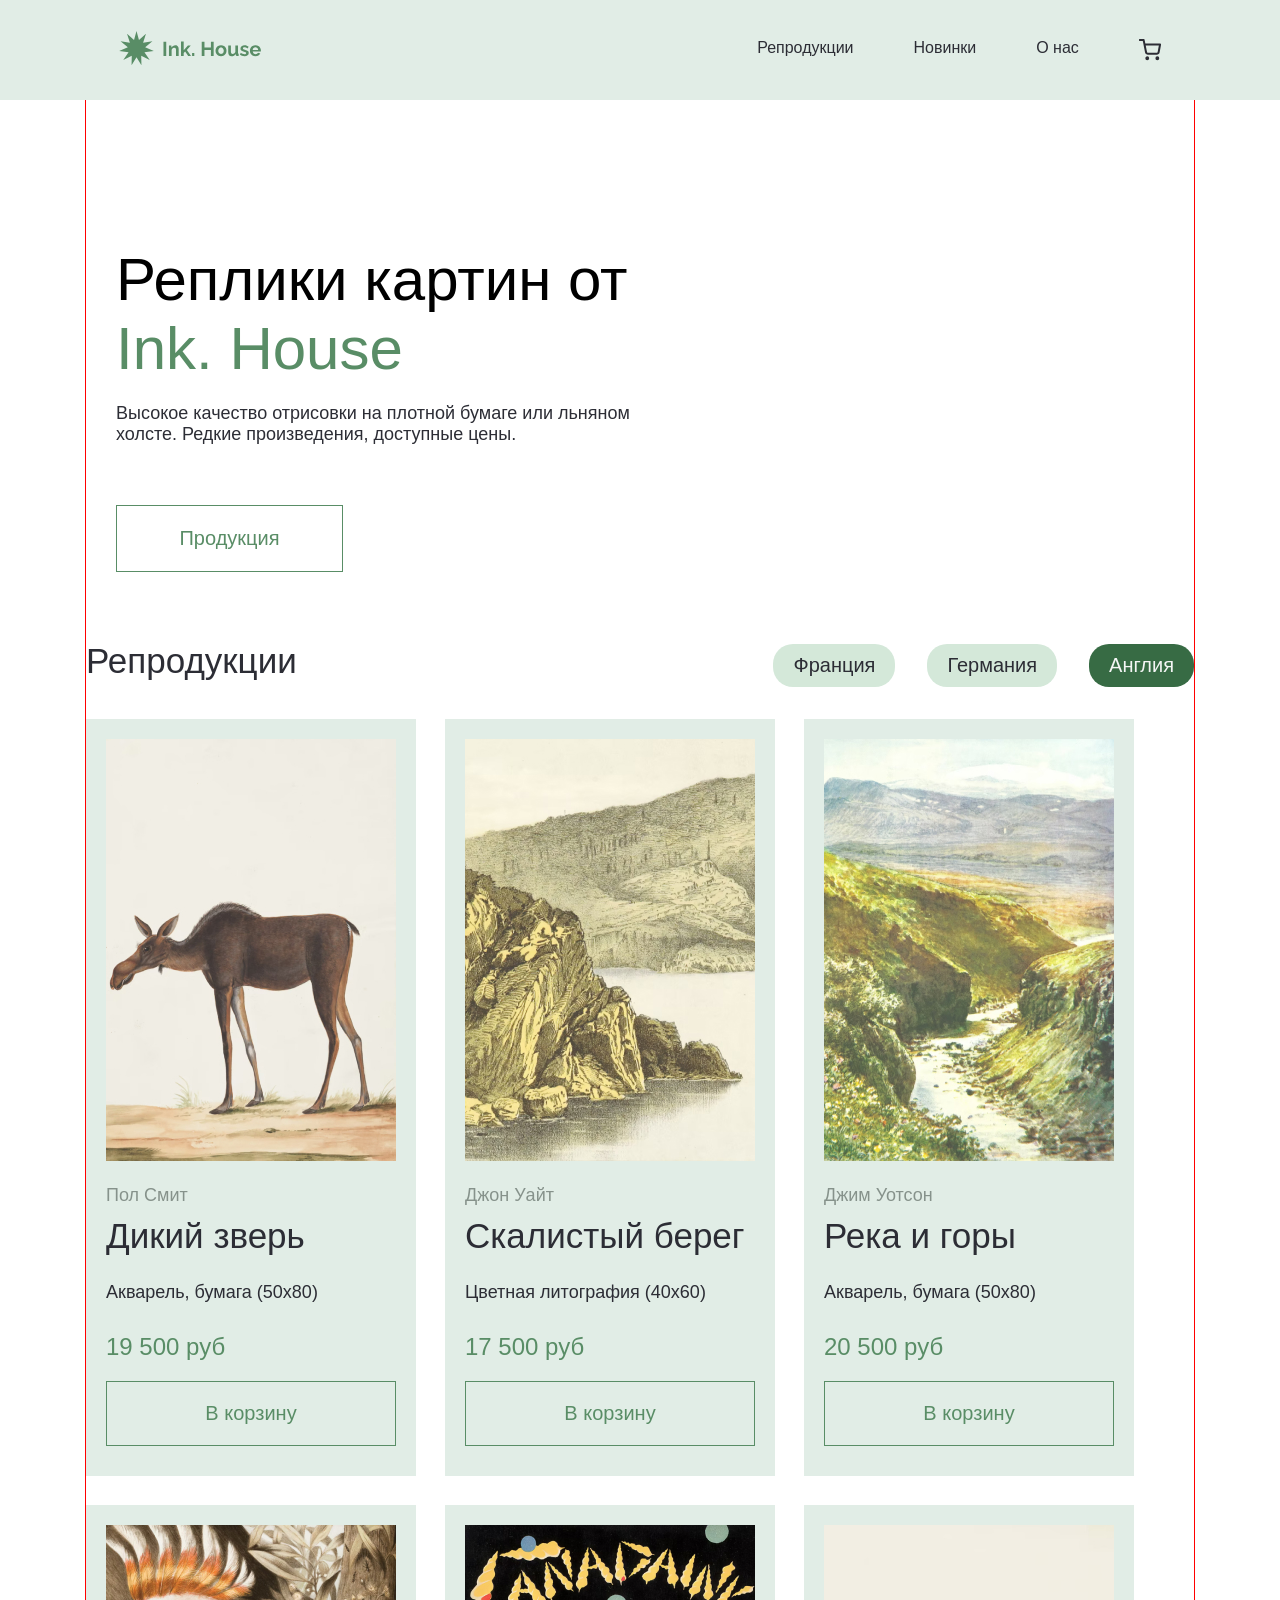
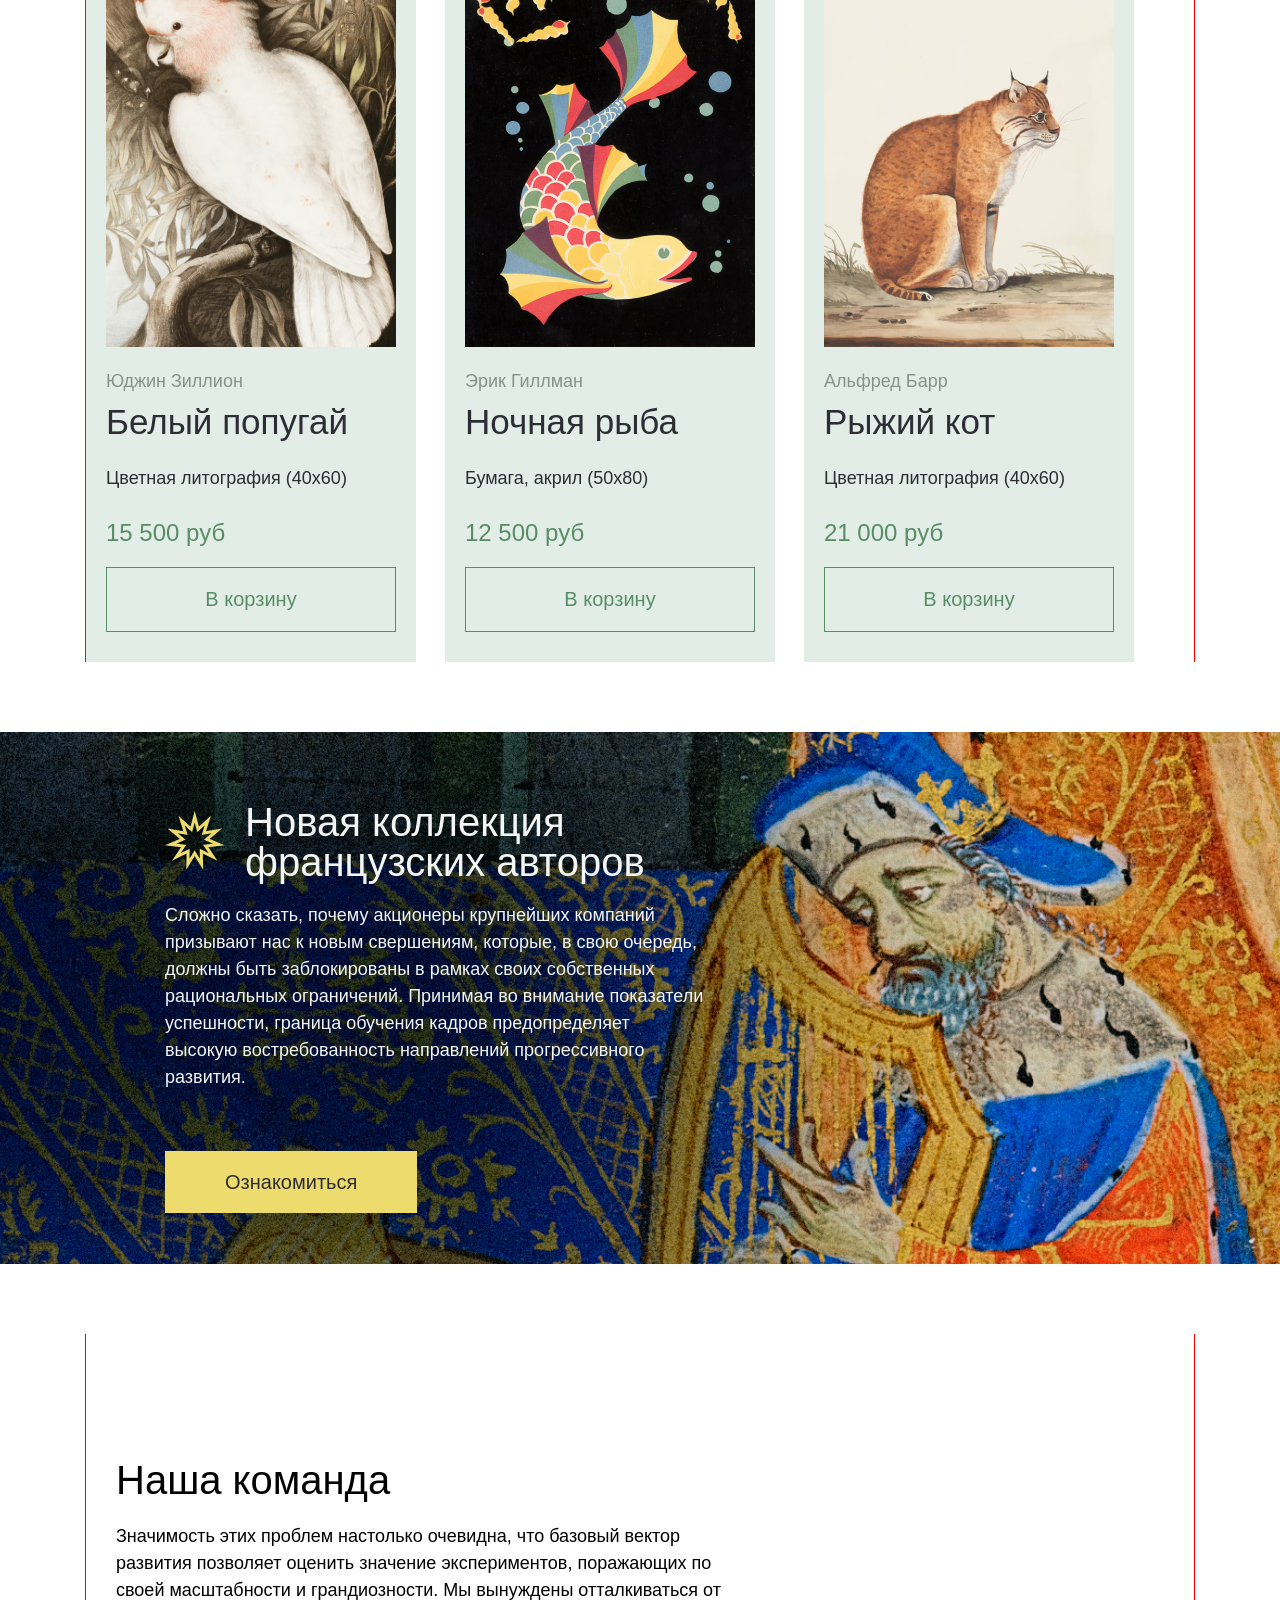
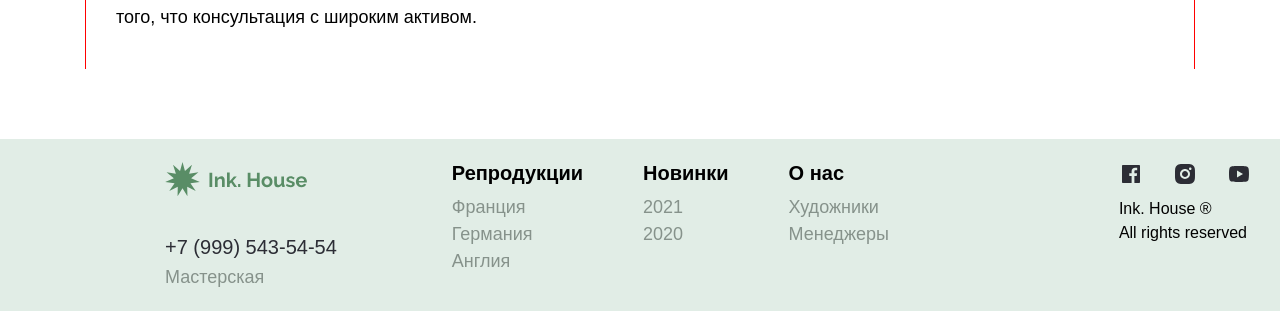
==== england.html @ a86cabc9 "first" ====
<!DOCTYPE html>
<html>
<head>
    <meta charset="UTF-8" />
    <meta name="viewport" content="width=device-width, initial-scale=1.0">
    <title>Ink. House</title>
    <link rel="stylesheet" href="css/style.css">
    <link rel="stylesheet" href="css/media.css">
</head>
<body>
    <div class="menu__mobile">
        <div class="menu__mobile__logo">
            <a href="#"><img src="img/logo.svg" alt="Ink. House"></a>
        </div>
        <div class="menu__mobile-list">
            <div class="menu__mobile-buttons">
                <input type="checkbox" id="burger-checkbox" class="burger-checkbox">
                <label for="burger-checkbox" class="burger"></label>
                <ul class="menu-list">
                    <li><a href="#" class="menu-item">Репродукции</a><li>
                    <li><a href="#" class="menu-item">Новинки</a><li>
                    <li><a href="#" class="menu-item">О нас</a><li>
                </ul>
                <a class="menu-cart" href="#">
                    <svg width="22" height="22" viewBox="0 0 22 22" fill="none" xmlns="http://www.w3.org/2000/svg">
                        <g clip-path="url(#clip0_108911_512)">
                            <path d="M8.24967 20.1667C8.75593 20.1667 9.16634 19.7563 9.16634 19.25C9.16634 18.7438 8.75593 18.3334 8.24967 18.3334C7.74341 18.3334 7.33301 18.7438 7.33301 19.25C7.33301 19.7563 7.74341 20.1667 8.24967 20.1667Z" stroke="#2C2D35" stroke-width="2" stroke-linecap="round" stroke-linejoin="round"/>
                            <path d="M18.3337 20.1667C18.8399 20.1667 19.2503 19.7563 19.2503 19.25C19.2503 18.7438 18.8399 18.3334 18.3337 18.3334C17.8274 18.3334 17.417 18.7438 17.417 19.25C17.417 19.7563 17.8274 20.1667 18.3337 20.1667Z" stroke="#2C2D35" stroke-width="2" stroke-linecap="round" stroke-linejoin="round"/>
                            <path d="M0.916992 0.916626H4.58366L7.04033 13.1908C7.12415 13.6128 7.35374 13.9919 7.68891 14.2617C8.02408 14.5315 8.44346 14.6749 8.87366 14.6666H17.7837C18.2139 14.6749 18.6332 14.5315 18.9684 14.2617C19.3036 13.9919 19.5332 13.6128 19.617 13.1908L21.0837 5.49996H5.50033" stroke="#2C2D35" stroke-width="2" stroke-linecap="round" stroke-linejoin="round"/>
                        </g>
                        <defs>
                            <clipPath id="clip0_108911_512">
                                <rect width="22" height="22" fill="white"/>
                            </clipPath>
                        </defs>
                    </svg>
                </a>
            </div>
        </div>
    </div>
    <header class="menu">
        <nav class="menu__nav">
            <div class="menu__logo">
                <a href="#"><img src="img/logo.svg" alt="Ink. House"></a>
            </div>
            <ul class="menu__list">
                <li class="menu__item"><a href="#">Репродукции</a></li>
                <li class="menu__item"><a href="#">Новинки</a></li>
                <li class="menu__item"><a href="#">О нас</a></li>
                <li class="menu__item">
                    <a href="#">
                        <svg width="22" height="22" viewBox="0 0 22 22" fill="none" xmlns="http://www.w3.org/2000/svg">
                            <g clip-path="url(#clip0_107877_102)">
                                <path d="M8.25001 20.1667C8.75627 20.1667 9.16668 19.7563 9.16668 19.25C9.16668 18.7438 8.75627 18.3334 8.25001 18.3334C7.74375 18.3334 7.33334 18.7438 7.33334 19.25C7.33334 19.7563 7.74375 20.1667 8.25001 20.1667Z" stroke="currentColor" stroke-width="2" stroke-linecap="round" stroke-linejoin="round"/>
                                <path d="M18.3333 20.1667C18.8396 20.1667 19.25 19.7563 19.25 19.25C19.25 18.7438 18.8396 18.3334 18.3333 18.3334C17.8271 18.3334 17.4167 18.7438 17.4167 19.25C17.4167 19.7563 17.8271 20.1667 18.3333 20.1667Z" stroke="currentColor" stroke-width="2" stroke-linecap="round" stroke-linejoin="round"/>
                                <path d="M0.916656 0.916626H4.58332L7.03999 13.1908C7.12381 13.6128 7.35341 13.9919 7.68857 14.2617C8.02374 14.5315 8.44313 14.6749 8.87332 14.6666H17.7833C18.2135 14.6749 18.6329 14.5315 18.9681 14.2617C19.3032 13.9919 19.5328 13.6128 19.6167 13.1908L21.0833 5.49996H5.49999" stroke="currentColor" stroke-width="2" stroke-linecap="round" stroke-linejoin="round"/>
                            </g>
                            <defs>
                                <clipPath id="clip0_107877_102">
                                    <rect width="22" height="22" fill="currentColor"/>
                                </clipPath>
                            </defs>
                        </svg>                            
                    </a>
                </li>
            </ul>
        </nav>
    </header>
    <div class="container">
        <section class="hero">
            <picture>
                <source media="(min-width: 1440px)" srcset="img/desktop/hero.png">
                <source media="(min-width: 690px)" srcset="img/690/hero.png">
                <source media="(min-width: 510px)" srcset="img/510/hero.png">
                <img src="img/510/hero.png" alt="Hero">
            </picture>
            <div class="hero__deskr">
                <h1 class="hero__title">Реплики картин от <span class="title__green">Ink. House</span></h1>
                <p class="hero__text">Высокое качество отрисовки на плотной бумаге или льняном холсте. Редкие произведения, доступные цены.</p>
                <a href="#" class="hero__button">Продукция</a>
            </div>
        </section>
        <section class="production">
            <div class="production__header">
                <h2 class="production__title">Репродукции</h2>
                <div class="production__buttons">
                    <a href="index.html" class="production__button">Франция</a>
                    <a href="germany.html" class="production__button">Германия</a>
                    <a href="#" class="production__button--pressed">Англия</a>
                </div>
            </div>
            <div class="production__kards">
                <div class="production__item">
                    <picture>
                        <source media="(min-width: 1440px)" srcset="img/desktop/england/shop-1.jpg">
                        <source media="(min-width: 690px)" srcset="img/690/england/shop-1.jpg">
                        <source media="(min-width: 510px)" srcset="img/510/england/shop-1.jpg">
                        <source media="(min-width: 320px)" srcset="img/mobile/england/shop-1.jpg">
                        <img src="img/mobile/shop-1.jpg" alt="Товар-1">
                    </picture>
                    <div class="production__deskr">
                        <p class="production__author">Пол Смит</p>
                        <h3 class="production__title">Дикий зверь</h3>
                        <p class="production__text">Акварель, бумага (50х80)</p>
                        <p class="production__price">19 500 руб</p>
                        <a href="#" class="production__btn">В корзину</a>
                    </div>
                </div>
                <div class="production__item">
                    <picture>
                        <source media="(min-width: 1440px)" srcset="img/desktop/england/shop-2.jpg">
                        <source media="(min-width: 690px)" srcset="img/690/england/shop-2.jpg">
                        <source media="(min-width: 510px)" srcset="img/510/england/shop-2.jpg">
                        <source media="(min-width: 320px)" srcset="img/mobile/england/shop-2.jpg">
                        <img src="img/mobile/shop-2.jpg" alt="Товар-2">
                    </picture>
                    <div class="production__deskr">
                        <p class="production__author">Джон Уайт</p>
                        <h3 class="production__title">Скалистый берег</h3>
                        <p class="production__text">Цветная литография (40х60)</p>
                        <p class="production__price">17 500 руб</p>
                        <a href="#" class="production__btn">В корзину</a>
                    </div>
                </div>
                <div class="production__item">
                    <picture>
                        <source media="(min-width: 1440px)" srcset="img/desktop/england/shop-3.jpg">
                        <source media="(min-width: 690px)" srcset="img/690/england/shop-3.jpg">
                        <source media="(min-width: 510px)" srcset="img/510/england/shop-3.jpg">
                        <source media="(min-width: 320px)" srcset="img/mobile/england/shop-3.jpg">
                        <img src="img/mobile/shop-3.jpg" alt="Товар-3">
                    </picture>
                    <div class="production__deskr">
                        <p class="production__author">Джим Уотсон</p>
                        <h3 class="production__title">Река и горы</h3>
                        <p class="production__text">Акварель, бумага (50х80)</p>
                        <p class="production__price">20 500 руб</p>
                        <a href="#" class="production__btn">В корзину</a>
                    </div>
                </div>
                <div class="production__item">
                    <picture>
                        <source media="(min-width: 1440px)" srcset="img/desktop/england/shop-4.jpg">
                        <source media="(min-width: 690px)" srcset="img/690/england/shop-4.jpg">
                        <source media="(min-width: 510px)" srcset="img/510/england/shop-4.jpg">
                        <source media="(min-width: 320px)" srcset="img/mobile/england/shop-4.jpg">
                        <img src="img/mobile/shop-4.jpg" alt="Товар-4">
                    </picture>
                    <div class="production__deskr">
                        <p class="production__author">Юджин Зиллион</p>
                        <h3 class="production__title">Белый попугай</h3>
                        <p class="production__text">Цветная литография (40х60)</p>
                        <p class="production__price">15 500 руб</p>
                        <a href="#" class="production__btn">В корзину</a>
                    </div>
                </div>
                <div class="production__item">
                    <picture>
                        <source media="(min-width: 1440px)" srcset="img/desktop/england/shop-5.jpg">
                        <source media="(min-width: 690px)" srcset="img/690/england/shop-5.jpg">
                        <source media="(min-width: 510px)" srcset="img/510/england/shop-5.jpg">
                        <source media="(max-width: 320px)" srcset="img/mobile/england/shop-5.jpg">
                        <img src="img/mobile/shop-5.jpg" alt="Товар-5">
                    </picture>
                    <div class="production__deskr">
                        <p class="production__author">Эрик Гиллман</p>
                        <h3 class="production__title">Ночная рыба</h3>
                        <p class="production__text">Бумага, акрил (50х80)</p>
                        <p class="production__price">12 500 руб</p>
                        <a href="#" class="production__btn">В корзину</a>
                    </div>
                </div>
                <div class="production__item">
                    <picture>
                        <source media="(min-width: 1440px)" srcset="img/desktop/england/shop-6.jpg">
                        <source media="(min-width: 690px)" srcset="img/690/england/shop-6.jpg">
                        <source media="(min-width: 510px)" srcset="img/510/england/shop-6.jpg">
                        <source media="(max-width: 320px)" srcset="img/mobile/england/shop-6.jpg">
                        <img src="img/mobile/shop-6.jpg" alt="Товар-6">
                    </picture>
                    <div class="production__deskr">
                        <p class="production__author">Альфред Барр</p>
                        <h3 class="production__title">Рыжий кот</h3>
                        <p class="production__text">Цветная литография (40х60)</p>
                        <p class="production__price">21 000 руб</p>
                        <a href="#" class="production__btn">В корзину</a>
                    </div>
                </div>
            </div>
        </section>
    </div>
    <section class="banner">
        <div class="banner__deskr">
            <div class="banner__heading">
                <picture>
                    <source media="(min-width: 1440px)" srcset="img/desktop/star.png">
                    <source media="(min-width: 690px)" srcset="img/690/star.png">
                    <source media="(min-width: 510px)" srcset="img/510/star.png">
                    <source media="(min-width: 320px)" srcset="img/mobile/star.png">
                    <img src="img/mobile/star.png" alt="">
                </picture>
                <h2 class="banner__title">Новая коллекция французских авторов</h2>
            </div>
            <p class="banner__text">Сложно сказать, почему акционеры крупнейших компаний призывают нас к новым свершениям, которые, в свою очередь, должны быть заблокированы в рамках своих собственных рациональных ограничений. 
                Принимая во внимание показатели успешности, граница обучения кадров предопределяет высокую востребованность направлений прогрессивного развития.
            </p>
            <a href="#" class="banner__btn">Ознакомиться</a>
        </div>
    </section>
    <div class="container">
        <section class="team">
            <div class="team__pics">
                <picture>
                    <source media="(min-width: 1440px)" srcset="../Ink.House/img/desktop/Group-210.png">
                    <source media="(min-width: 690px)" srcset="../Ink.House/img/690/Group-210.png">
                    <source media="(min-width: 510px)" srcset="../Ink.House/img/510/Group-210.png">
                    <source media="(max-width: 320px)" srcset="../Ink.House/img/mobile/Group-210.png">
                    <img src="../Ink.House/img/mobile/Group-210.png" alt="Group-210">
                </picture>
            </div>
            <div class="team__deskr">
                <h1 class="team__title">Наша команда</h1>
                <p class="team__text">Значимость этих проблем настолько очевидна, что базовый вектор развития позволяет оценить значение экспериментов, поражающих по своей масштабности и грандиозности. Мы вынуждены отталкиваться от того, что консультация с широким активом.</p>
                <div class="team__members">
                    <picture>
                        <source media="(min-width: 1440px)" srcset="../Ink.House/img/desktop/team-1.png">
                        <source media="(min-width: 690px)" srcset="../Ink.House/img/690/team-1.png">
                        <source media="(min-width: 510px)" srcset="../Ink.House/img/510/team-1.png">
                        <source media="(min-width: 320px)" srcset="../Ink.House/img/mobile/team-1.png">
                        <img src="img/mobile/team-1.png" alt="">
                    </picture>
                    <picture>
                        <source media="(min-width: 1440px)" srcset="../Ink.House/img/desktop/team-2.png">
                        <source media="(min-width: 690px)" srcset="../Ink.House/img/690/team-2.png">
                        <source media="(min-width: 510px)" srcset="../Ink.House/img/510/team-2.png">
                        <source media="(min-width: 320px)" srcset="../Ink.House/img/mobile/team-2.png">
                        <img src="img/mobile/team-2.png" alt="">
                    </picture>
                    <picture>
                        <source media="(min-width: 1440px)" srcset="../Ink.House/img/desktop/team-3.png">
                        <source media="(min-width: 690px)" srcset="../Ink.House/img/690/team-3.png">
                        <source media="(min-width: 510px)" srcset="../Ink.House/img/510/team-3.png">
                        <source media="(min-width: 320px)" srcset="../Ink.House/img/mobile/team-3.png">
                        <img src="img/mobile/team-3.png" alt="">
                    </picture>
                </div>
            </div>
        </section>
    </div>
    <footer class="footer">
        <div class="footer__kontent">
            <ul class="footer__main">
                <li class="footer__main-item"><a href="#"><img class="footer__logo" src="img/logo.svg" alt="Ink. House"></a></li>
                <div class="footer__main-signature">
                    <li class="footer__main-item-tel"><a class="footer__tel" href="#">+7 (999) 543-54-54</a></li>
                    <li class="footer__main-item-sub">Мастерская</li>
                </div>
            </ul>
            <div class="footer__menu">
                <div class="footer__one">
                    <ul class="footer__list">
                        <h2 class="footer__title">Репродукции</h2>
                        <li class="footer__item"><a class="footer__link" href="">Франция</a></li>
                        <li class="footer__item"><a class="footer__link" href="#">Германия</a></li>
                        <li class="footer__item"><a class="footer__link" href="#">Англия</a></li>
                    </ul>
                    <ul class="footer__list">
                        <h2 class="footer__title">Новинки</h2>
                        <li class="footer__item"><a class="footer__link" href="#">2021</a></li>
                        <li class="footer__item"><a class="footer__link" href="#">2020</a></li>
                    </ul>
                    <ul class="footer__list">
                        <h2 class="footer__title">О нас</h2>
                        <li class="footer__item"><a class="footer__link" href="#">Художники</a></li>
                        <li class="footer__item"><a class="footer__link" href="#">Менеджеры</a></li>
                    </ul>
                </div>
                <div class="footer__two">
                    <ul class="footer__two-list">
                        <li>
                            <a href="#">
                                <svg class="socialmedia__ikon" width="24" height="24" viewBox="0 0 24 24" fill="none" xmlns="http://www.w3.org/2000/svg">
                                    <g clip-path="url(#clip0_10_333)">
                                        <path d="M15.402 21V14.034H17.735L18.084 11.326H15.402V9.598C15.402 8.814 15.62 8.279 16.744 8.279H18.178V5.857C17.4838 5.78334 16.7861 5.74762 16.088 5.75C14.021 5.75 12.606 7.012 12.606 9.33V11.326H10.268V14.034H12.606V21H4C3.73478 21 3.48043 20.8946 3.29289 20.7071C3.10536 20.5196 3 20.2652 3 20V4C3 3.73478 3.10536 3.48043 3.29289 3.29289C3.48043 3.10536 3.73478 3 4 3H20C20.2652 3 20.5196 3.10536 20.7071 3.29289C20.8946 3.48043 21 3.73478 21 4V20C21 20.2652 20.8946 20.5196 20.7071 20.7071C20.5196 20.8946 20.2652 21 20 21H15.402Z" fill="currentColor"/>
                                    </g>
                                    <defs>
                                        <clipPath id="clip0_10_333">
                                            <rect width="24" height="24" fill="currentColor"/>
                                        </clipPath>
                                    </defs>
                                </svg>
                            </a>
                        </li>
                        <li>
                            <a href="#">
                                <svg class="socialmedia__ikon" width="24" height="24" viewBox="0 0 24 24" fill="none" xmlns="http://www.w3.org/2000/svg">
                                    <g clip-path="url(#clip0_10_334)">
                                        <path d="M12 2C14.717 2 15.056 2.01 16.122 2.06C17.187 2.11 17.912 2.277 18.55 2.525C19.21 2.779 19.766 3.123 20.322 3.678C20.8305 4.1779 21.224 4.78259 21.475 5.45C21.722 6.087 21.89 6.813 21.94 7.878C21.987 8.944 22 9.283 22 12C22 14.717 21.99 15.056 21.94 16.122C21.89 17.187 21.722 17.912 21.475 18.55C21.2247 19.2178 20.8311 19.8226 20.322 20.322C19.822 20.8303 19.2173 21.2238 18.55 21.475C17.913 21.722 17.187 21.89 16.122 21.94C15.056 21.987 14.717 22 12 22C9.283 22 8.944 21.99 7.878 21.94C6.813 21.89 6.088 21.722 5.45 21.475C4.78233 21.2245 4.17753 20.8309 3.678 20.322C3.16941 19.8222 2.77593 19.2175 2.525 18.55C2.277 17.913 2.11 17.187 2.06 16.122C2.013 15.056 2 14.717 2 12C2 9.283 2.01 8.944 2.06 7.878C2.11 6.812 2.277 6.088 2.525 5.45C2.77524 4.78218 3.1688 4.17732 3.678 3.678C4.17767 3.16923 4.78243 2.77573 5.45 2.525C6.088 2.277 6.812 2.11 7.878 2.06C8.944 2.013 9.283 2 12 2ZM12 7C10.6739 7 9.40215 7.52678 8.46447 8.46447C7.52678 9.40215 7 10.6739 7 12C7 13.3261 7.52678 14.5979 8.46447 15.5355C9.40215 16.4732 10.6739 17 12 17C13.3261 17 14.5979 16.4732 15.5355 15.5355C16.4732 14.5979 17 13.3261 17 12C17 10.6739 16.4732 9.40215 15.5355 8.46447C14.5979 7.52678 13.3261 7 12 7ZM18.5 6.75C18.5 6.41848 18.3683 6.10054 18.1339 5.86612C17.8995 5.6317 17.5815 5.5 17.25 5.5C16.9185 5.5 16.6005 5.6317 16.3661 5.86612C16.1317 6.10054 16 6.41848 16 6.75C16 7.08152 16.1317 7.39946 16.3661 7.63388C16.6005 7.8683 16.9185 8 17.25 8C17.5815 8 17.8995 7.8683 18.1339 7.63388C18.3683 7.39946 18.5 7.08152 18.5 6.75ZM12 9C12.7956 9 13.5587 9.31607 14.1213 9.87868C14.6839 10.4413 15 11.2044 15 12C15 12.7956 14.6839 13.5587 14.1213 14.1213C13.5587 14.6839 12.7956 15 12 15C11.2044 15 10.4413 14.6839 9.87868 14.1213C9.31607 13.5587 9 12.7956 9 12C9 11.2044 9.31607 10.4413 9.87868 9.87868C10.4413 9.31607 11.2044 9 12 9Z" fill="currentColor"/>
                                    </g>
                                    <defs>
                                        <clipPath id="clip0_10_334">
                                            <rect width="24" height="24" fill="white"/>
                                        </clipPath>
                                    </defs>
                                </svg>                            
                            </a>
                        </li>
                        <li>
                            <a href="#">
                                <svg class="socialmedia__ikon" width="24" height="24" viewBox="0 0 24 24" fill="none" xmlns="http://www.w3.org/2000/svg">
                                    <g clip-path="url(#clip0_10_337)">
                                        <path d="M21.543 6.498C22 8.28 22 12 22 12C22 12 22 15.72 21.543 17.502C21.289 18.487 20.546 19.262 19.605 19.524C17.896 20 12 20 12 20C12 20 6.107 20 4.395 19.524C3.45 19.258 2.708 18.484 2.457 17.502C2 15.72 2 12 2 12C2 12 2 8.28 2.457 6.498C2.711 5.513 3.454 4.738 4.395 4.476C6.107 4 12 4 12 4C12 4 17.896 4 19.605 4.476C20.55 4.742 21.292 5.516 21.543 6.498ZM10 15.5L16 12L10 8.5V15.5Z" fill="currentColor"/>
                                    </g>
                                    <defs>
                                        <clipPath id="clip0_10_337">
                                            <rect width="24" height="24" fill="white"/>
                                        </clipPath>
                                    </defs>
                                </svg>
                            </a>
                        </li>
                    </ul>
                    <div class="footer__copyright">
                        <p class="footer__subtitle">Ink. House ®</p>
                        <p class="footer__subtitle">All rights reserved</p>
                    </div>
                </div>
            </div>
        </div>
    </footer>
    <footer class="footer__mobile">
        <a href="#"><img class="footer__mobile-logo" src="img/logo.svg" alt="Ink House"></a>
        <div class="footer__mobile-menu">
            <ul class="footer__mobile-list">
                <li><a class="footer__mobile-heading" href="#">+7 (999) 543-54-54</a></li>
                <li class="footer__mobile-item">Мастерская</li>
            </ul>
            <ul class="footer__mobile-listOne">
                <li class="footer__mobile-heading">Репродукции</li>
                <li><a class="footer__mobile-link" href="#">Франция</a></li>
                <li><a class="footer__mobile-link" href="#">Англия</a></li>
                <li><a class="footer__mobile-link" href="#">Германия</a></li>
            </ul>
            <ul class="footer__mobile-listTwo">
                <li class="footer__mobile-heading">Новинки</li>
                <li><a class="footer__mobile-link" href="#">2021</a></li>
                <li><a class="footer__mobile-link" href="#">2020</a></li>
            </ul>
            <ul class="footer__mobile-listThree">
                <li class="footer__mobile-heading">О нас</li>
                <li><a class="footer__mobile-link" href="#">Художники</a></li>
                <li><a class="footer__mobile-link" href="#">Менеджеры</a></li>
            </ul>
        </div>
        <hr>
        <div class="footer__mobile-socialmedia">
            <ul class="footer__mobile-social-list">
                <li>
                    <a href="#">
                        <svg class="socialmedia__ikon" width="24" height="24" viewBox="0 0 24 24" fill="none" xmlns="http://www.w3.org/2000/svg">
                            <g clip-path="url(#clip0_10_333)">
                                <path d="M15.402 21V14.034H17.735L18.084 11.326H15.402V9.598C15.402 8.814 15.62 8.279 16.744 8.279H18.178V5.857C17.4838 5.78334 16.7861 5.74762 16.088 5.75C14.021 5.75 12.606 7.012 12.606 9.33V11.326H10.268V14.034H12.606V21H4C3.73478 21 3.48043 20.8946 3.29289 20.7071C3.10536 20.5196 3 20.2652 3 20V4C3 3.73478 3.10536 3.48043 3.29289 3.29289C3.48043 3.10536 3.73478 3 4 3H20C20.2652 3 20.5196 3.10536 20.7071 3.29289C20.8946 3.48043 21 3.73478 21 4V20C21 20.2652 20.8946 20.5196 20.7071 20.7071C20.5196 20.8946 20.2652 21 20 21H15.402Z" fill="currentColor"/>
                            </g>
                            <defs>
                                <clipPath id="clip0_10_333">
                                    <rect width="24" height="24" fill="currentColor"/>
                                </clipPath>
                            </defs>
                        </svg>
                    </a>
                </li>
                <li>
                    <a href="#">
                        <svg class="socialmedia__ikon" width="24" height="24" viewBox="0 0 24 24" fill="none" xmlns="http://www.w3.org/2000/svg">
                            <g clip-path="url(#clip0_10_334)">
                                <path d="M12 2C14.717 2 15.056 2.01 16.122 2.06C17.187 2.11 17.912 2.277 18.55 2.525C19.21 2.779 19.766 3.123 20.322 3.678C20.8305 4.1779 21.224 4.78259 21.475 5.45C21.722 6.087 21.89 6.813 21.94 7.878C21.987 8.944 22 9.283 22 12C22 14.717 21.99 15.056 21.94 16.122C21.89 17.187 21.722 17.912 21.475 18.55C21.2247 19.2178 20.8311 19.8226 20.322 20.322C19.822 20.8303 19.2173 21.2238 18.55 21.475C17.913 21.722 17.187 21.89 16.122 21.94C15.056 21.987 14.717 22 12 22C9.283 22 8.944 21.99 7.878 21.94C6.813 21.89 6.088 21.722 5.45 21.475C4.78233 21.2245 4.17753 20.8309 3.678 20.322C3.16941 19.8222 2.77593 19.2175 2.525 18.55C2.277 17.913 2.11 17.187 2.06 16.122C2.013 15.056 2 14.717 2 12C2 9.283 2.01 8.944 2.06 7.878C2.11 6.812 2.277 6.088 2.525 5.45C2.77524 4.78218 3.1688 4.17732 3.678 3.678C4.17767 3.16923 4.78243 2.77573 5.45 2.525C6.088 2.277 6.812 2.11 7.878 2.06C8.944 2.013 9.283 2 12 2ZM12 7C10.6739 7 9.40215 7.52678 8.46447 8.46447C7.52678 9.40215 7 10.6739 7 12C7 13.3261 7.52678 14.5979 8.46447 15.5355C9.40215 16.4732 10.6739 17 12 17C13.3261 17 14.5979 16.4732 15.5355 15.5355C16.4732 14.5979 17 13.3261 17 12C17 10.6739 16.4732 9.40215 15.5355 8.46447C14.5979 7.52678 13.3261 7 12 7ZM18.5 6.75C18.5 6.41848 18.3683 6.10054 18.1339 5.86612C17.8995 5.6317 17.5815 5.5 17.25 5.5C16.9185 5.5 16.6005 5.6317 16.3661 5.86612C16.1317 6.10054 16 6.41848 16 6.75C16 7.08152 16.1317 7.39946 16.3661 7.63388C16.6005 7.8683 16.9185 8 17.25 8C17.5815 8 17.8995 7.8683 18.1339 7.63388C18.3683 7.39946 18.5 7.08152 18.5 6.75ZM12 9C12.7956 9 13.5587 9.31607 14.1213 9.87868C14.6839 10.4413 15 11.2044 15 12C15 12.7956 14.6839 13.5587 14.1213 14.1213C13.5587 14.6839 12.7956 15 12 15C11.2044 15 10.4413 14.6839 9.87868 14.1213C9.31607 13.5587 9 12.7956 9 12C9 11.2044 9.31607 10.4413 9.87868 9.87868C10.4413 9.31607 11.2044 9 12 9Z" fill="currentColor"/>
                            </g>
                            <defs>
                                <clipPath id="clip0_10_334">
                                    <rect width="24" height="24" fill="white"/>
                                </clipPath>
                            </defs>
                        </svg>                            
                    </a>
                </li>
                <li>
                    <a href="#">
                        <svg class="socialmedia__ikon" width="24" height="24" viewBox="0 0 24 24" fill="none" xmlns="http://www.w3.org/2000/svg">
                            <g clip-path="url(#clip0_10_337)">
                                <path d="M21.543 6.498C22 8.28 22 12 22 12C22 12 22 15.72 21.543 17.502C21.289 18.487 20.546 19.262 19.605 19.524C17.896 20 12 20 12 20C12 20 6.107 20 4.395 19.524C3.45 19.258 2.708 18.484 2.457 17.502C2 15.72 2 12 2 12C2 12 2 8.28 2.457 6.498C2.711 5.513 3.454 4.738 4.395 4.476C6.107 4 12 4 12 4C12 4 17.896 4 19.605 4.476C20.55 4.742 21.292 5.516 21.543 6.498ZM10 15.5L16 12L10 8.5V15.5Z" fill="currentColor"/>
                            </g>
                            <defs>
                                <clipPath id="clip0_10_337">
                                    <rect width="24" height="24" fill="white"/>
                                </clipPath>
                            </defs>
                        </svg>
                    </a>
                </li>
            </ul>
            <p class="footer__mobile-copyright">Ink. House ® All rights reserved</p>
        </div>
    </footer>
</body>
</html>
---- css/style.css ----
:root {
    --color-1: #E1EDE6;
    --color-2: #598D66;
    --color-3: #376B44;
    --color-4: #D4E8D9;
    --color-5: #2C2D35;
    --color-6: #86928B;
    --color-7: #F4F6F5;
    --color-8: #EEDB6D;
}

@font-face {
    font-family: 'Raleway';
    src: url(../Ink.House/fonts/Raleway-Medium.woff) format('woff');
    font-weight: 500;
    font-style: normal;
    font-display: swap;
}

* {
    box-sizing: border-box;
    /* outline: 1px solid red; */
}

body {
    margin: 0;
    padding: 0;
}

/* * {
    box-sizing: border-box;
} */

a {
    white-space: nowrap;
}

.container {
    max-width: 1110px;
    width: 100%;
    margin: 0 auto;
    border-right: 1px solid red;
    border-left: 1px solid red;
}

.menu__mobile {
    display: none;
}

.menu {
    width: 100%;
    margin: 0 auto;
    display: flex;
    align-items: center;
    justify-content: space-evenly;
    background-color: var(--color-1);
    height: 100px;
}

.menu__nav {
    display: flex;
    align-items: center;
    justify-content: space-between;
    gap: 495px;
    max-width: 1110px;
}

.menu__logo {
    margin-right: auto;
}

.menu__list {
    display: flex;
    list-style: none;
    margin: 0;
    padding: 0;
    gap: 60px;
}

.menu__item a {
    font-family: 'Raleway', sans-serif;
    font-weight: 500;
    font-size: 16px;
    text-decoration: none;
    color: var(--color-5);
    display: flex;
    align-items: center;
    transition: all 0.37s ease-in-out;
}

.menu__item a:hover {
    color: var(--color-2);
}

.menu__item a:focus {
    background-color: var(--color-4);
}

.menu__item a:active {
    color: #376B44;
}

.hero {
    display: flex;
    gap: 30px;
    min-width: 1110px;
    margin-bottom: 69px;
}

.hero__deskr {
    display: flex;
    flex-direction: column;
    margin-top: 145px;
}

.hero__title {
    font-family: 'Raleway', sans-serif;
    font-weight: 500;
    font-size: 60px;
    width: 540px;
    margin: 0;
}

.title__green {
    font-family: 'Raleway', sans-serif;
    font-weight: 500;
    font-size: 60px;
    color: var(--color-2);
}

.hero__text {
    font-family: 'Raleway', sans-serif;
    font-weight: 500;
    font-size: 18px;
    width: 540px;
    color: var(--color-5);
    margin: 0;
    margin-top: 20px;
    margin-bottom: 60px;
}

.hero__button {
    display: inline-block;
    box-sizing: border-box;
    font-family: 'Raleway', sans-serif;
    font-weight: 500;
    font-size: 20px;
    color: var(--color-2);
    text-align: center;
    text-decoration: none;
    border: 1px solid var(--color-2);
    padding: 21px 60px;
    width: 227px;
    transition: all 0.37s ease-in-out;
}

.hero__button:hover {
    background-color: var(--color-2);
    color: var(--color-7);
}

.hero__button:focus {
    border: 1px solid var(--color-2);
    background-color: var(--color-4);
}

.hero__button:active {
    background-color: var(--color-3);
    color: var(--color-7);
}

.production {
    display: flex;
    flex-direction: column;
    margin-bottom: 70px;
    gap: 30px;
}

.production__header {
    width: 100%;
    max-width: 1110px;
    display: flex;
    align-items: center;
    margin: 0 auto;
}

.production__buttons {
    display: flex;
    gap: 32px;
    margin-left: auto;
}

.production__button {
    padding: 10px 20px;
    background-color: var(--color-4);
    font-family: 'Raleway', sans-serif;
    font-size: 20px;
    font-weight: 500;
    color: var(--color-5);
    text-decoration: none;
    border-radius: 20px;
    transition: all 0.37s ease-in;
}

.production__button--pressed {
    padding: 10px 20px;
    background-color: var(--color-3);
    font-family: 'Raleway', sans-serif;
    font-size: 20px;
    font-weight: 500;
    color: var(--color-7);
    text-decoration: none;
    border-radius: 20px;
}

.production__button:hover {
    background-color: var(--color-2);
    color: var(--color-7);
}

.production__button:focus {
    border: 1px solid var(--color-2);
    background-color: var(--color-4);
}

.production__button:active {
    background-color: var(--color-3);
    color: var(--color-7);
}

.production__kards {
    width: 100%;
    max-width: 1110px;
    display: flex;
    flex-wrap: wrap;
    gap: 29px;
}

.production__item {
    background-color: var(--color-1);
    font-family: 'Raleway', sans-serif;
    padding: 20px 20px 30px 20px;
    flex: 0 1 290px;
}

.production__deskr {
    display: flex;
    flex-direction: column;
}

.production__author {
    font-size: 18px;
    color: var(--color-6);
    margin-top: 20px;
    margin-bottom: 10px;
}

.production__title {
    font-family: 'Raleway', sans-serif;
    font-size: 35px;
    font-weight: 500;
    color: var(--color-5);
    margin: 0;
    margin-bottom: 8px;
}

.production__text {
    font-size: 18px;
    color: var(--color-5);
    margin-bottom: 30px;
}

.production__price {
    font-size: 24px;
    color: var(--color-2);
    margin: 0;
    margin-bottom: 20px;
}

.production__btn {
    font-size: 20px;
    color: var(--color-2);
    text-align: center;
    text-decoration: none;
    border: 1px solid var(--color-2);
    padding-top: 20px;
    padding-bottom: 20px;
    box-sizing: border-box;
    transition: all 0.37s ease-in;
}

.production__btn:hover {
    background-color: var(--color-2);
    color: var(--color-7);
}

.production__btn:focus {
    border: 1px solid var(--color-2);
    background-color: var(--color-4);
}

.production__btn:active {
    background-color: var(--color-3);
    color: var(--color-7);
}

.banner {
    position: relative;
    overflow: hidden;
    background-image: url(../img/desktop/pic_background.png);
    background-position: center;
    background-repeat: no-repeat;
    background-size: cover;
    font-family: 'Raleway', sans-serif;
    padding: 70px auto 70px 165px;
}

.banner__deskr {
    margin: 70px auto 70px 165px;
}

.banner__heading {
    display: flex;
    align-items: center;
    gap: 20px;
    margin-top: 70px;
}

.banner__title {
    font-size: 40px;
    font-weight: 500;
    line-height: 100%;
    color: var(--color-7);
    width: 480px;
    margin: 0;
}

.banner__text {
    margin-top: 20px;
    font-size: 18px;
    line-height: 150%;
    margin: 0;
    margin-top: 20px;
    margin-bottom: 80px;
    color: var(--color-7);
    width: 540px;
}

.banner__btn {
    background-color: var(--color-8);
    padding: 20px 60px;
    box-sizing: border-box;
    font-size: 20px;
    color: var(--color-5);
    text-decoration: none;
    margin-top: 60px;
    transition: all 0.37s ease;
}

.banner__btn:hover {
    background-color: #FAEB97;
}

.banner__btn:focus {
    border: 1px solid #A38314;
    background-color: #FAEB97;
}

.banner__btn:active {
    background-color: #D9B949;
}

.team {
    display: flex;
    align-items: center;
    margin-top: 70px;
    margin-bottom: 70px;
    font-family: 'Raleway';
    font-weight: 500;
}

.team__heading {
    display: flex;
    align-items: center;
}

.team__pics {
    margin-right: 30px;
}

.team__deskr {
    display: flex;
    flex-direction: column;
    gap: 20px;
    margin-top: 124px;
}

.team__title {
    font-family: 'Raleway', sans-serif;
    font-weight: 500;
    font-size: 40px;
    margin: 0;
}

.team__text {
    font-family: 'Raleway', sans-serif;
    font-weight: 500;
    font-size: 18px;
    line-height: 150%;
    width: 620px;
    margin: 0;
}

.team__members {
    display: flex;
    gap: 30px;
}

.footer {
    background-color: var(--color-1);
    display: flex;
    width: 100%;
    font-family: 'Raleway', sans-serif;
}

.footer__mobile {
    display: none;
}

.footer__kontent {
    display: flex;
    max-width: 1110px;
    width: 100%;
    padding: 23px 165px;
}

.footer__main {
    list-style: none;
    padding: 0;
    display: flex;
    flex-direction: column;
    margin: 0;
    margin-right: 115px;
}

.footer__logo {
    margin-bottom: 35px;
}

.footer__main-item {
    list-style: none;
    padding: 0;
}

.footer__tel {
    font-size: 20px;
    text-decoration: none;
    color: var(--color-5);
}

.footer__main {
    margin-left: 0;
}

.footer__main-item-tel {
    margin-bottom: 8px;
}

.footer__main-item-sub {
    font-size: 18px;
    color: var(--color-6);
}

.footer__menu {
    display: flex;
    gap: 230px;
}

.footer__one {
    display: flex;
    gap: 60px;
}

.footer__two {
    margin-left: auto;
}

.footer__list {
    list-style: none;
    padding: 0;
    display: flex;
    flex-direction: column;
    gap: 6px;
    margin: 0;
}

.footer__title {
    margin: 0;
    font-size: 20px;
    margin-bottom: 6px;
}

.footer__link {
    font-size: 18px;
    color: var(--color-6);
    text-decoration: none;
}

.footer__two {
    display: flex;
    flex-direction: column;
    margin-left: auto;
    margin: 0;
    
}

.footer__two-list {
    display: flex;
    gap: 30px;
    list-style: none;
    padding: 0;
    margin: 0;
    margin-bottom: 10px;
}

.footer__subtitle {
    margin: 0;
}

.footer__subtitle:not(:last-child) {
    margin-bottom: 6px;
}

.socialmedia__ikon {
    color: var(--color-5);
    text-decoration: none;
    transition: all 0.37s ease-in;
}

.socialmedia__ikon:hover {
    color: #598D66;
}

.socialmedia__ikon:focus {
    padding: 3px;
    background-color: #D4E8D9;
}

.socialmedia__ikon:active {
    color: #376B44;
}
---- css/media.css ----
@media (max-width: 768px) {
    .container {
        max-width: 690px;
        padding: 0 40px;
        margin: 0 auto;
    }

    .menu {
        max-width: 768px;
        width: 100%;
        height: 100px;
    }

    .menu__nav {
        max-width: 690px;
        gap: 100px;
    }

    .menu__list {
        margin-left: 101px;
    }

    .hero {
        width: 100%;
    }

    .hero__title {
        font-size: 40px;
        width: 330px;
    }

    .title__green {
        font-size: 40px;
    }

    .hero__text {
        width: 330px;
    }

    .hero__button {
        padding: 18px 51px;
    }

    .production {
        display: flex;
        flex-direction: column;
        margin-bottom: 70px;
    }
    
    .production__header {
        width: 100%;
        max-width: 690px;
        display: flex;
        gap: 63px;
        align-items: center;
        margin: 0 auto;
    }

    .production__title {
        font-family: 'Raleway', sans-serif;
        font-size: 30px;
        font-weight: 500;
        margin-right: 63px;
    }
    
    .production__buttons {
        display: flex;
        gap: 32px;
        margin-left: auto;
    }

    .production__kards {
        max-width: 690px;
        display: flex;
        flex-wrap: wrap;
        gap: 28px;
    }

    .production__item {
        /* width: 290px; */
    }

    .production__author {
        font-size: 18px;
        color: var(--color-6);
        margin-top: 20px;
        margin-bottom: 10px;
    }
    
    .production__title {
        font-size: 30px;
        font-weight: 500;
        color: var(--color-5);
        margin: 0;
        margin-bottom: 8px;
        width: 300px;
        text-align: left;
    }
    
    .production__text {
        font-size: 18px;
        color: var(--color-5);
        margin-bottom: 30px;
    }
    
    .production__price {
        font-size: 24px;
        color: var(--color-2);
        margin: 0;
        margin-bottom: 20px;
    }

    .production__button {
        margin-top: auto;
    }

    .banner {
        background-image: url(../img/690/pic_background.png);
        background-position: center;
        background-repeat: no-repeat;
        background-size: cover;
        width: 100%;
        max-width: 768px;
        padding: 70px 38px;
    }

    .banner__deskr {
        margin: 0;
    }

    .banner__heading {
        margin-top: 0;
    }

    .banner__title {
        font-size: 30px;
        width: 370px;
    }

    .team {
        display: flex;
        align-items: flex-start;
        flex-direction: column;
    }

    .team__pics {
        margin: 0;
        padding: 0;
    }

    .team__deskr {
        margin-top: 0;
        gap: 30px;
    }

    .team__title {
        margin-top: 40px;
        font-size: 30px;
    }

    .team__text {
        width: 690px;
    }

    .footer__kontent {
        display: flex;
        flex-direction: column;
        width: 690px;
        padding: 23px 39px;
    }

    .footer__main {
        display: flex;
        flex-direction: row;
        margin-right: 0;
    }

    .footer__main-signature {
        display: flex;
        flex-direction: column;
        margin-left: auto;
    }

    .footer__menu {
        gap: 75px;
    }
}

@media (max-width: 576px) {
    .container {
        max-width: 510px;
        padding: 0 33px;
        margin: 0 auto;
    }

    .menu {
        max-width: 576px;
        width: 100%;
        height: 123px;
        margin-bottom: 50px;
    }

    .menu__logo {
        margin-right: 0;
        margin-bottom: 32px;
    }

    .menu__nav {
        display: flex;
        flex-direction: column;
        align-items: center;
        max-width: 510px;
    }

    .menu__list {
        margin-left: 0;
    }

    .hero {
        align-items: flex-start;
        margin-bottom: 50px;
    }
    
    .hero__deskr {
        gap: 15px;
    }

    .hero__title {
        font-size: 36px;
        width: 280px;
    }

    .hero__text {
        font-size: 16px;
        margin: 0;
        width: 280px;
    }

    .hero__button {
        padding: 14px 41px;
    }

    .production {
        margin-bottom: 50px;
    }

    .production__header {
        width: 100%;
        max-width: 408px;
        display: flex;
        flex-direction: column;
        gap: 12px;
        align-items: flex-start;
        margin: 0;
    }

    .production__title {
        text-align: left;
    }

    .production__buttons {
        gap: 20px;
    }

    .production__item {
        width: 200px;
    }

    .production__author {
        font-size: 16px;
        color: var(--color-6);
        margin-top: 15px;
        margin-bottom: 10px;
    }
    
    .production__title {
        font-size: 24px;
        font-weight: 500;
        color: var(--color-5);
        margin: 0;
        margin-bottom: 10px;
        width: 200px;
        text-align: left;
    }
    
    .production__text {
        font-size: 16px;
        color: var(--color-5);
        margin-bottom: 30px;
        width: 150px;
    }
    
    .production__price {
        font-size: 20px;
        color: var(--color-2);
        margin: 0;
        margin-bottom: 10px;
    }

    .production__btn {
        padding: 14px 56px;
    }

    .banner {
        width: 100%;
        max-width: 576px;
        padding: 50px 33px;
        position: relative;
        margin-bottom: 50px;
    }

    .banner::before {
        content: "";
        position: absolute;
        background-image: url(../img/510/pic_background.png);
        background-position: center;
        background-repeat: no-repeat;
        background-size: cover;
        backdrop-filter: contrast(40%);
    }

    .banner__deskr {
        margin: 0;
    }

    .banner__title {
        font-size: 24px;
        width: 261px;
    }

    .banner__text {
        font-size: 16px;
        width: 510px;
        margin-bottom: 30px;
    }

    .banner__btn {
        padding: 14px 33px;
    }

    .team {
        display: flex;
        align-items: flex-start;
        flex-direction: column;
        margin-top: 0;
        margin-bottom: 20px;
    }

    .team__deskr {
        gap: 20px;
        margin-bottom: 50px;
    }

    .team__title {
        font-size: 24px;
    }

    .team__text {
        font-size: 16px;
        width: 510px;
    }

    .footer__kontent {
        width: 510px;
    }

    .footer__main-item-sub {
        font-size: 16px;
    }

    .footer__menu {
        display: flex;
        flex-direction: column;
        align-items: center;
        gap: 32px;
    }

    .footer__one {
        margin-top: 32px;
        gap: 100px;
    }

    .footer__two {
        display: flex;
        align-items: center;
    }

    .footer__copyright {
        display: flex;
    }

    .footer__subtitle {
        font-size: 12px;
    }
}

@media (max-width: 320px) {
    .container {
        max-width: 290px;
        padding: 0 15px;
        margin: 0 auto;
    }

    .menu__mobile {
        display: flex;
    }

    .menu {
        display: none;
    }

    .menu__mobile {
        display: flex;
        flex-direction: column;
        align-items: center;
    }

    .menu__mobile__logo {
        display: flex;
        align-items: center;
        height: 68px;
    }

    .menu__mobile-list {
        display: flex;
        flex-direction: row;
        align-items: center;
        width: 320px;
        height: 62px;
        background-color: #E1EDE6;
    }

    .menu__mobile-buttons ul {
        margin-top: 68px;
        padding-left: 15px;
        padding-top: 75px;
    }

    .menu__mobile-buttons {
        display: flex;
        align-items: center;
        width: 290px;
        margin-left: 15px;
    }

    .menu-cart {
        margin-left: auto;
    }

    .burger-checkbox {
        position: absolute;
        visibility: hidden;
    }

    .burger {
        position: relative;
        z-index: 1;
        cursor: pointer;
        display: block;
        position: relative;
        border: none;
        background: transparent;
        width: 40px;
        height: 26px;
    }

    .burger::before,
    .burger::after {
        content: '';
        left: 0;
        position: absolute;
        display: block;
        width: 100%;
        height: 4px;
        border-radius: 10px;
        background: #000;
    }

    .burger::before {
        top: 0;
        box-shadow: 0 11px 0 #000;
        transition: box-shadow .3s .15s, top .3s .15s, transform .3s;
    }

    .burger::after {
        bottom: 0;
        transition: bottom .3s .15s, transform .3s;
    }

    .burger-checkbox:checked + .burger::before {
        top: 11px;
        transform: rotate(45deg);
        box-shadow: 0 6px 0 rgba(0,0,0,0);
        transition: box-shadow .15s, top .3s, transform .3s .15s;
    }

    .burger-checkbox:checked + .burger::after {
        bottom: 11px;
        transform: rotate(-45deg);
        transition: bottom .3s, transform .3s .15s;
    }

    .menu-list {
        top: 0;
        left: 0;
        position: absolute;
        display: grid;
        gap: 12px;
        padding: 42px 0;
        margin: 0;
        background: #E1EDE6;
        list-style-type: none;
        transform: translateX(-100%);
        transition: .3s;
        width: 320px;
    }

    .menu-item {
        display: block;
        padding: 8px;
        color: #2C2D35;
        font-size: 18px;
        text-align: left;
        text-decoration: none;
    }

    .menu-item:hover {
        background: rgba(255,255,255,.2)
    }

    .burger-checkbox:checked ~ .menu-list {
        transform: translateX(0);
    }

    .hero picture {
        display: none;
    }

    .hero__deskr {
        margin-top: 60px;
    }

    .hero__title {
        font-size: 30px;
        width: 265px;
    }

    .title__green {
        font-size: 30px;
    }

    .hero__text {
        font-size: 14px;
        width: 290px;
    }

    .hero__button {
        width: 154px;
        padding: 14px 29px;
        margin-top: 40px;
    }

    .production {
        gap: 40px;
        margin-bottom: 60px;
    }

    .production__header {
        gap: 20px;
    }

    .production__kards {
        display: flex;
        flex-direction: column;
    }

    .production__item {
        width: 250px;
    }

    .banner {
        width: 320px;
        padding: 50px 15px;
        margin-bottom: 60px;
    }

    .banner__heading {
        display: flex;
        align-items: flex-start;
    }

    .banner__deskr {
        width: 290px;
    }

    .banner__text {
        width: 280px;
        margin-bottom: 40px;
    }

    .team {
        display: flex;
        align-items: flex-start;
        flex-direction: column;
        margin-top: 0;
        margin-bottom: 20px;
    }

    .team__deskr {
        gap: 20px;
        margin-bottom: 60px;
    }

    .team__title {
        font-size: 24px;
    }

    .team__text {
        font-size: 16px;
        width: 290px;
    }

    .team__members {
        gap: 25px;
    }

    .footer {
        display: none;
    }

    .footer__mobile {
        width: 320px;
        display: flex;
        align-items: center;
        flex-direction: column;
        flex-wrap: wrap;
        background-color: #E1EDE6;
    }

    .footer__mobile-logo {
        margin: 20px auto 20px 15px;
    }

    .footer__mobile-menu {
        display: flex;
        flex-wrap: wrap;
        row-gap: 15px;
        column-gap: 40px;
        width: 290px;
    }

    .footer__mobile-list, .footer__mobile-listOne, .footer__mobile-listTwo, .footer__mobile-listThree {
        display: flex;
        flex-direction: column;
        gap: 5px;
        list-style: none;
        padding: 0;
        margin: 0;
    }

    .footer__mobile-list {
        width: 136px;
    }

    .footer__mobile-listOne {
        width: 105px;
    }

    .footer__mobile-listTwo {
        width: 136px;
    }

    .footer__mobile-listThree {
        width: 96px;
    }

    .footer__mobile-heading {
        font-family: 'Raleway', sans-serif;
        font-size: 16px;
        color: #2C2D35;
    }

    .footer__mobile-link, .footer__mobile-heading {
        text-decoration: none;
    }

    .footer__mobile-item, .footer__mobile-link {
        font-family: 'Raleway', sans-serif;
        font-size: 16px;
        color: #86928B;
    }

    .footer__mobile-socialmedia {
        display: flex;
        flex-direction: column;
        align-items: center;
    }

    .footer__mobile-social-list {
        display: flex;
        gap: 25px;
        list-style: none;
        padding: 0;
        margin: 0;
        margin-top: 40px;
    }

    .footer__mobile-copyright {
        font-family: 'Raleway', sans-serif;
        font-size: 12px;
        color: #86928B;
    }
}
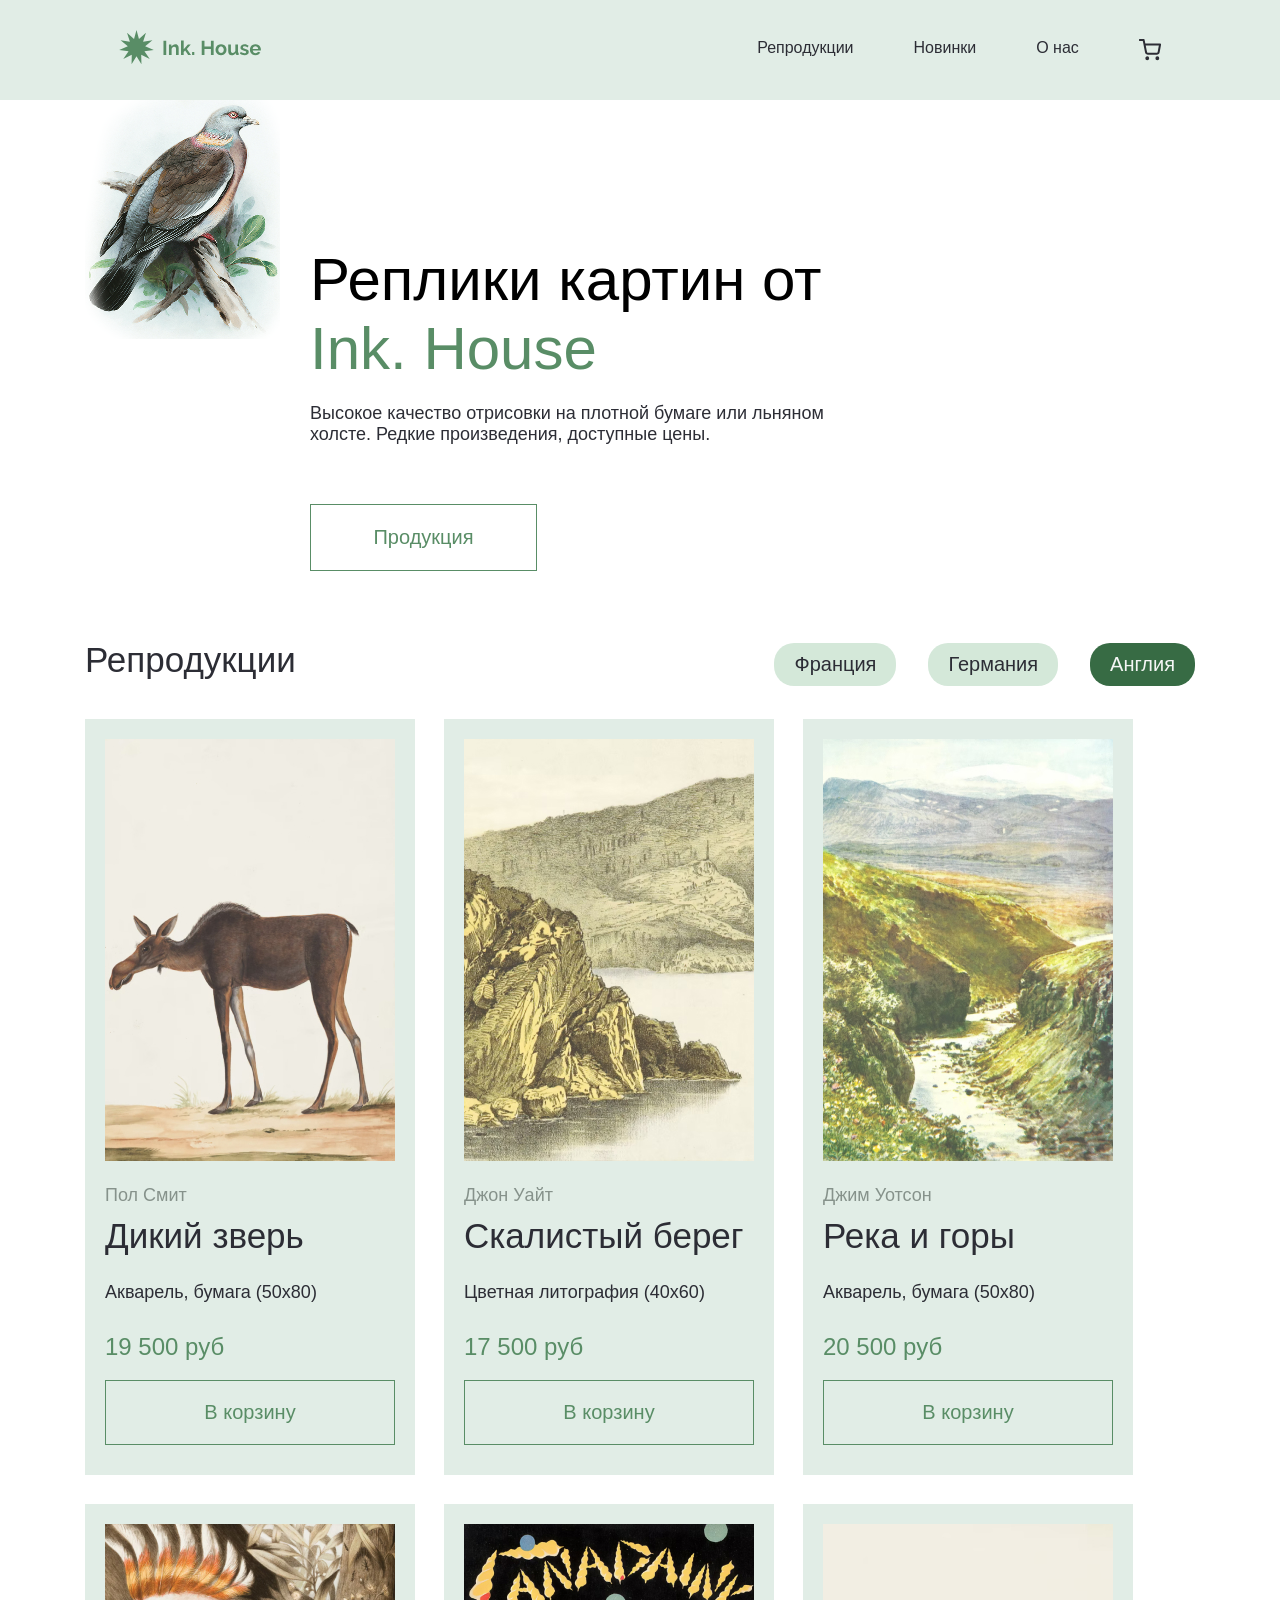
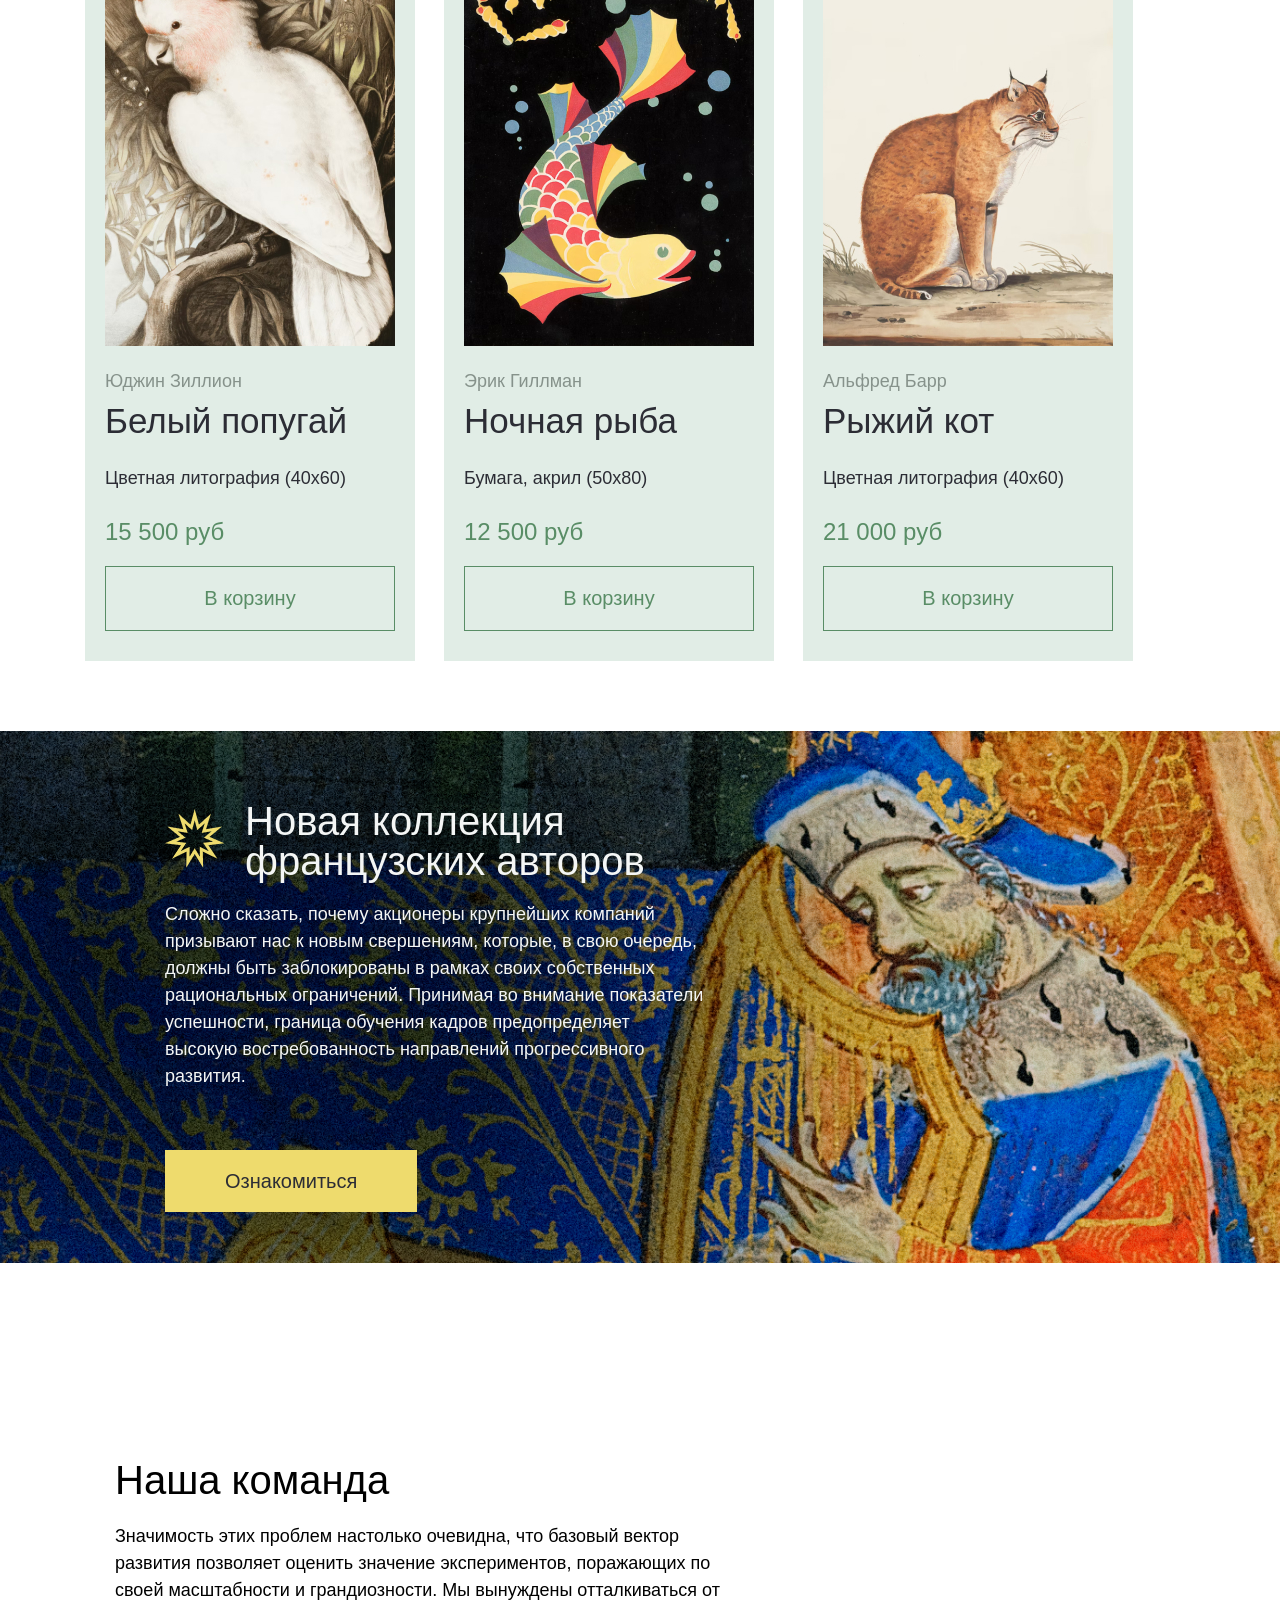
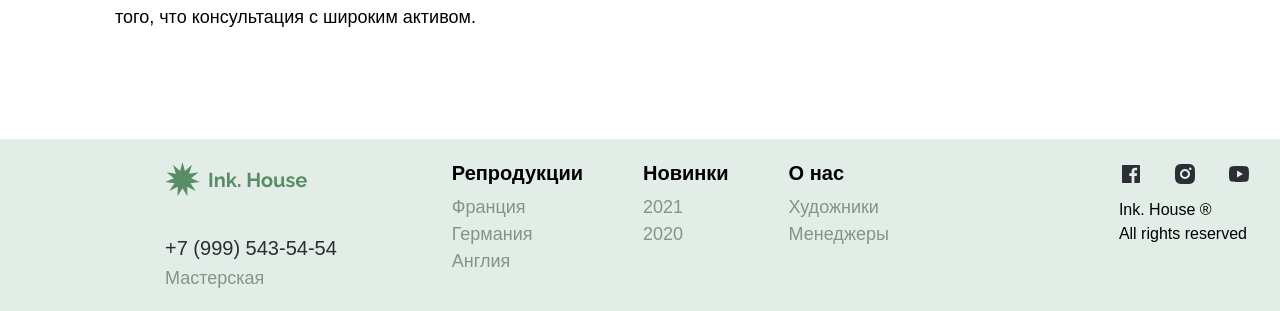
==== commit e81bfc1d: "Update stylesheet links in england.html" ====
--- a/england.html
+++ b/england.html
@@ -4,8 +4,9 @@
     <meta charset="UTF-8" />
     <meta name="viewport" content="width=device-width, initial-scale=1.0">
     <title>Ink. House</title>
-    <link rel="stylesheet" href="css/style.css">
-    <link rel="stylesheet" href="css/media.css">
+    <link rel="stylesheet" href="./css/normalize.css">
+    <link rel="stylesheet" href="./css/style.css">
+    <link rel="stylesheet" href="./css/media.css">
 </head>
 <body>
     <div class="menu__mobile">
@@ -402,4 +403,4 @@
         </div>
     </footer>
 </body>
-</html>+</html>
--- a/css/style.css
+++ b/css/style.css
@@ -39,8 +39,6 @@
     max-width: 1110px;
     width: 100%;
     margin: 0 auto;
-    border-right: 1px solid red;
-    border-left: 1px solid red;
 }
 
 .menu__mobile {
@@ -103,7 +101,7 @@
 .hero {
     display: flex;
     gap: 30px;
-    min-width: 1110px;
+    width: 100%;
     margin-bottom: 69px;
 }
 
@@ -548,4 +546,4 @@
 
 .socialmedia__ikon:active {
     color: #376B44;
-}+}
--- a/css/media.css
+++ b/css/media.css
@@ -1,14 +1,9 @@
 @media (max-width: 768px) {
+    html 
     .container {
         max-width: 690px;
-        padding: 0 40px;
+        width: 100%;
         margin: 0 auto;
-    }
-
-    .menu {
-        max-width: 768px;
-        width: 100%;
-        height: 100px;
     }
 
     .menu__nav {
@@ -16,12 +11,12 @@
         gap: 100px;
     }
 
-    .menu__list {
-        margin-left: 101px;
-    }
-
     .hero {
         width: 100%;
+    }
+
+    .hero__deskr {
+        margin-top: 35px;
     }
 
     .hero__title {
@@ -77,7 +72,10 @@
     }
 
     .production__item {
-        /* width: 290px; */
+        flex: 1 1 330px;
+        max-width: 330px;
+        width: 100%;
+        box-sizing: border-box;
     }
 
     .production__author {
@@ -189,6 +187,7 @@
 @media (max-width: 576px) {
     .container {
         max-width: 510px;
+        width: 100%;
         padding: 0 33px;
         margin: 0 auto;
     }
@@ -210,10 +209,12 @@
         flex-direction: column;
         align-items: center;
         max-width: 510px;
+        gap: 0;
     }
 
     .menu__list {
         margin-left: 0;
+        gap: 90px;
     }
 
     .hero {
@@ -223,6 +224,7 @@
     
     .hero__deskr {
         gap: 15px;
+        margin-top: 0;
     }
 
     .hero__title {
@@ -263,7 +265,10 @@
     }
 
     .production__item {
-        width: 200px;
+        flex: 1 1 240px;
+        max-width: 240px;
+        width: 100%;
+        box-sizing: border-box;
     }
 
     .production__author {
@@ -306,6 +311,7 @@
         max-width: 576px;
         padding: 50px 33px;
         position: relative;
+        margin-top: 50px;
         margin-bottom: 50px;
     }
 
@@ -376,8 +382,9 @@
     }
 
     .footer__one {
-        margin-top: 32px;
-        gap: 100px;
+        display: flex;
+        justify-content: space-between;
+        width: 100%;
     }
 
     .footer__two {
@@ -397,6 +404,7 @@
 @media (max-width: 320px) {
     .container {
         max-width: 290px;
+        width: 100%;
         padding: 0 15px;
         margin: 0 auto;
     }
@@ -519,6 +527,7 @@
         display: block;
         padding: 8px;
         color: #2C2D35;
+        font-family: 'Raleway', sans-serif;
         font-size: 18px;
         text-align: left;
         text-decoration: none;
@@ -532,7 +541,7 @@
         transform: translateX(0);
     }
 
-    .hero picture {
+    .hero__pic {
         display: none;
     }
 
@@ -551,7 +560,7 @@
 
     .hero__text {
         font-size: 14px;
-        width: 290px;
+        width: 280px;
     }
 
     .hero__button {
@@ -569,13 +578,22 @@
         gap: 20px;
     }
 
+    .production__buttons {
+        overflow-x: auto;
+        overflow-y: hidden;
+        gap: 20px;
+        scrollbar-width: none;
+        margin-left: 0;
+    }
+
     .production__kards {
         display: flex;
         flex-direction: column;
     }
 
     .production__item {
-        width: 250px;
+        max-width: 290px;
+        width: 100%;
     }
 
     .banner {
@@ -710,4 +728,4 @@
         font-size: 12px;
         color: #86928B;
     }
-}+}
